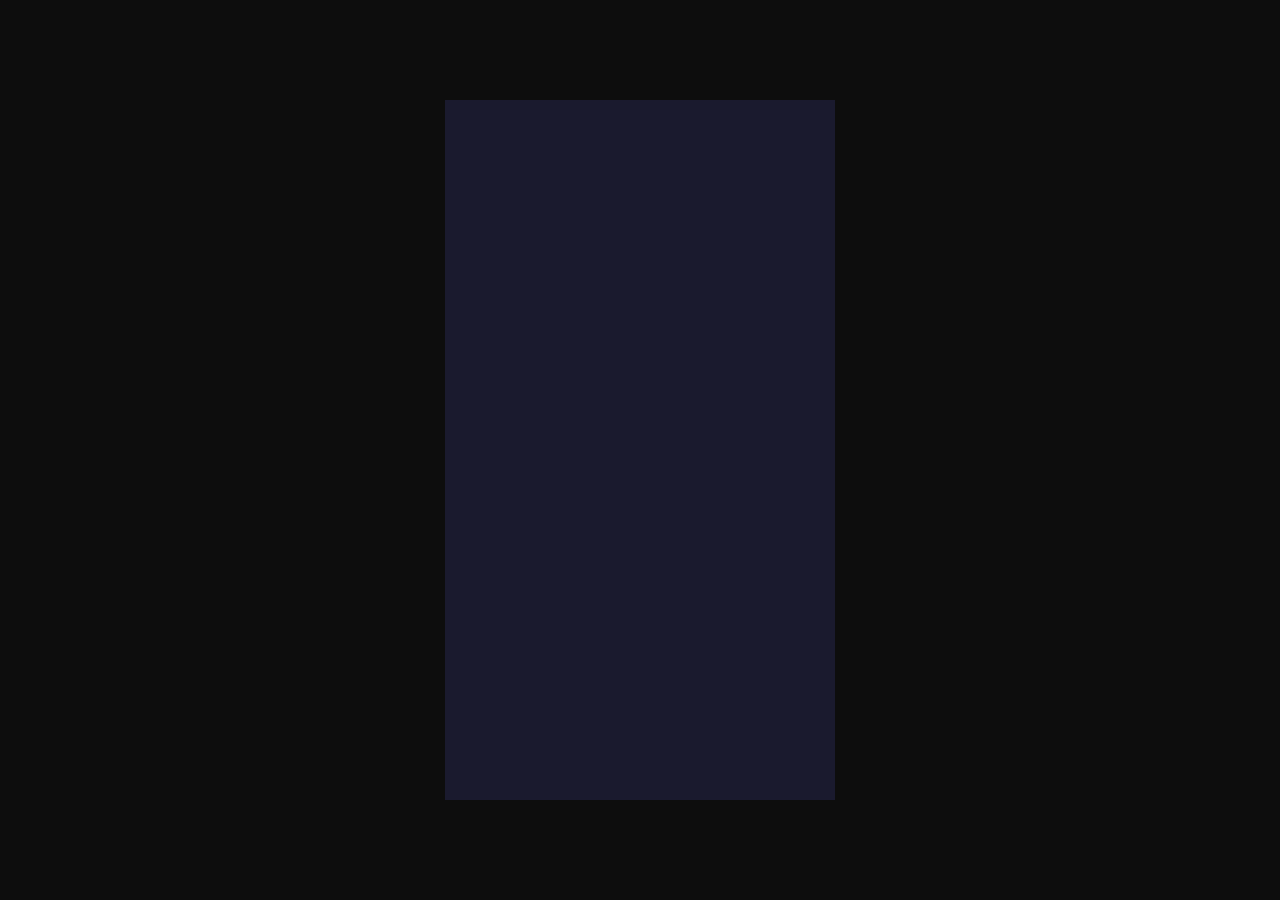
==== index.html @ 371f7bd5 "初始提交：字灵项目基础文件" ====
<!DOCTYPE html>
<html lang="zh-CN">
<head>
  <meta charset="UTF-8">
  <meta name="viewport" content="width=device-width, initial-scale=1.0, maximum-scale=1.0, user-scalable=no">
  <title>字灵</title>
  <link rel="stylesheet" href="css/app.css">
</head>
<body>
  <div id="app-container">
    <canvas id="main-canvas"></canvas>
    <div id="ui-overlay"></div>
  </div>
  <script type="module" src="js/app.js"></script>
</body>
</html>
---- css/app.css ----
body {
  margin: 0;
  background: #0d0d0d;
  display: flex;
  justify-content: center;
  align-items: center;
  min-height: 100vh;
  overflow: hidden;
}

#app-container {
  width: 390px;
  height: 700px;
  position: relative;
  overflow: hidden;
  background: #1a1a2e;
}

#main-canvas {
  position: absolute;
  top: 0;
  left: 0;
  width: 100%;
  height: 100%;
}

#ui-overlay {
  position: absolute;
  top: 0;
  left: 0;
  width: 100%;
  height: 100%;
  pointer-events: none;
}

#ui-overlay > * {
  pointer-events: auto;
}
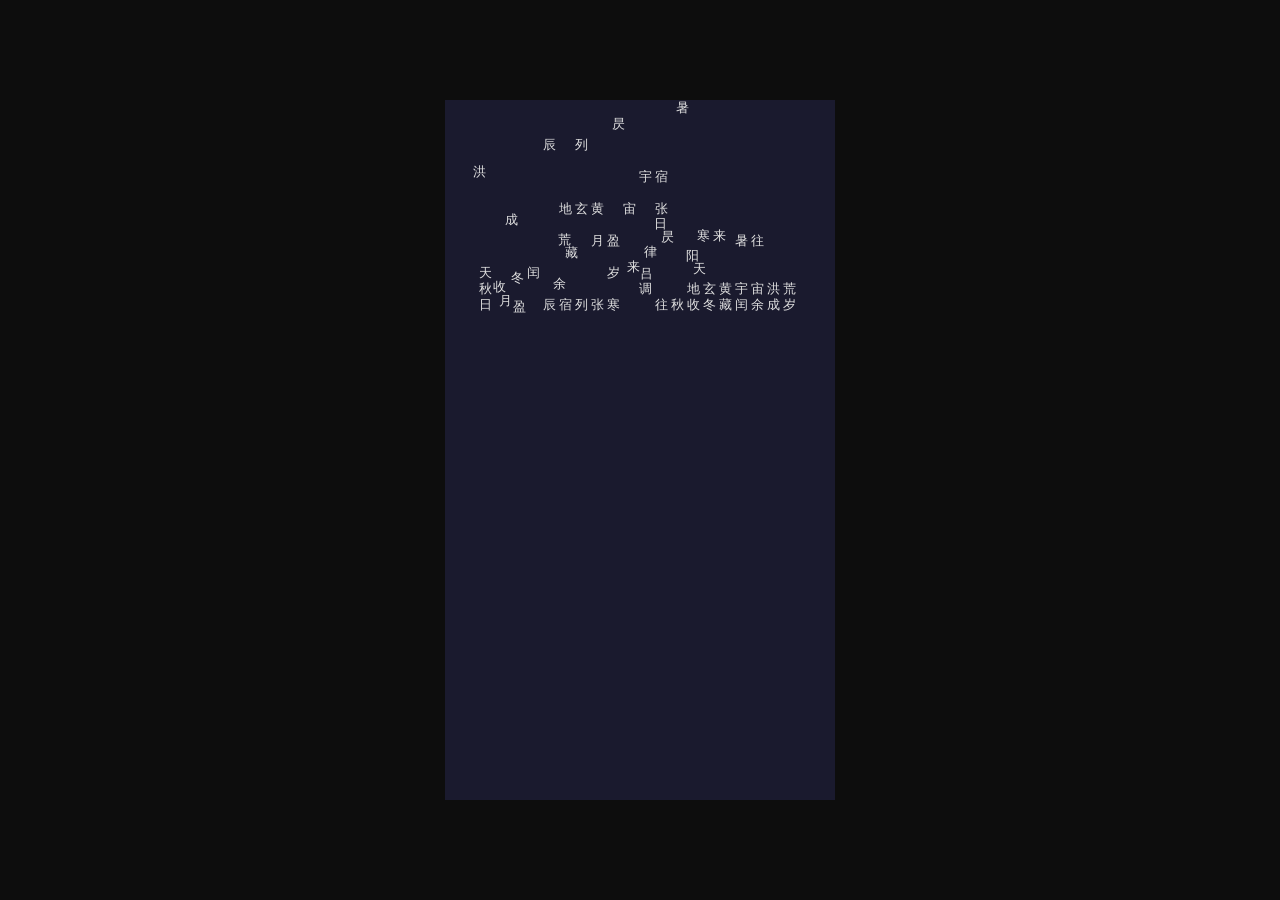
==== commit 6aefeff3: "Initial commit: 字灵 project workspace" ====
--- a/index.html
+++ b/index.html
@@ -1,16 +1,16 @@
-<!DOCTYPE html>
-<html lang="zh-CN">
-<head>
-  <meta charset="UTF-8">
-  <meta name="viewport" content="width=device-width, initial-scale=1.0, maximum-scale=1.0, user-scalable=no">
-  <title>字灵</title>
-  <link rel="stylesheet" href="css/app.css">
-</head>
-<body>
-  <div id="app-container">
-    <canvas id="main-canvas"></canvas>
-    <div id="ui-overlay"></div>
-  </div>
-  <script type="module" src="js/app.js"></script>
-</body>
-</html>
+<!DOCTYPE html>
+<html lang="zh-CN">
+<head>
+  <meta charset="UTF-8">
+  <meta name="viewport" content="width=device-width, initial-scale=1.0, maximum-scale=1.0, user-scalable=no">
+  <title>字灵</title>
+  <link rel="stylesheet" href="css/app.css">
+</head>
+<body>
+  <div id="app-container">
+    <canvas id="main-canvas"></canvas>
+    <div id="ui-overlay"></div>
+  </div>
+  <script type="module" src="js/app.js"></script>
+</body>
+</html>
--- a/css/app.css
+++ b/css/app.css
@@ -1,38 +1,38 @@
-body {
-  margin: 0;
-  background: #0d0d0d;
-  display: flex;
-  justify-content: center;
-  align-items: center;
-  min-height: 100vh;
-  overflow: hidden;
-}
-
-#app-container {
-  width: 390px;
-  height: 700px;
-  position: relative;
-  overflow: hidden;
-  background: #1a1a2e;
-}
-
-#main-canvas {
-  position: absolute;
-  top: 0;
-  left: 0;
-  width: 100%;
-  height: 100%;
-}
-
-#ui-overlay {
-  position: absolute;
-  top: 0;
-  left: 0;
-  width: 100%;
-  height: 100%;
-  pointer-events: none;
-}
-
-#ui-overlay > * {
-  pointer-events: auto;
-}
+body {
+  margin: 0;
+  background: #0d0d0d;
+  display: flex;
+  justify-content: center;
+  align-items: center;
+  min-height: 100vh;
+  overflow: hidden;
+}
+
+#app-container {
+  width: 390px;
+  height: 700px;
+  position: relative;
+  overflow: hidden;
+  background: #1a1a2e;
+}
+
+#main-canvas {
+  position: absolute;
+  top: 0;
+  left: 0;
+  width: 100%;
+  height: 100%;
+}
+
+#ui-overlay {
+  position: absolute;
+  top: 0;
+  left: 0;
+  width: 100%;
+  height: 100%;
+  pointer-events: none;
+}
+
+#ui-overlay > * {
+  pointer-events: auto;
+}
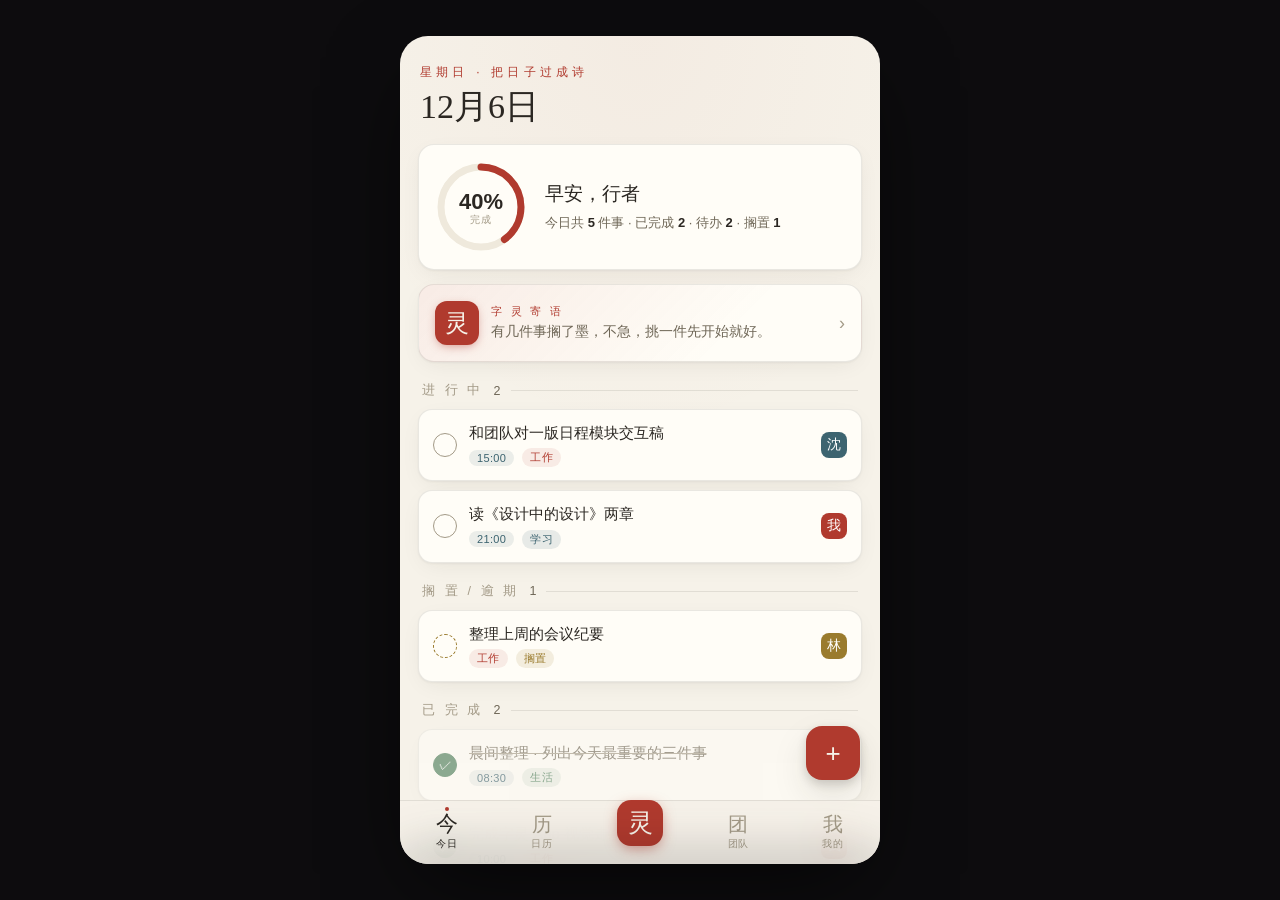
==== commit 8460de81: "字灵×日程整合成完整 App：五页外壳(今日/日历/灵/团队/我的)、宣纸墨色朱砂视觉、新开屏(千字文聚字+落印)、日程实时喂给字灵、GitHub Pages 部署 - index.html 改为 A" ====
--- a/index.html
+++ b/index.html
@@ -1,16 +1,53 @@
-<!DOCTYPE html>
-<html lang="zh-CN">
-<head>
-  <meta charset="UTF-8">
-  <meta name="viewport" content="width=device-width, initial-scale=1.0, maximum-scale=1.0, user-scalable=no">
-  <title>字灵</title>
-  <link rel="stylesheet" href="css/app.css">
-</head>
-<body>
-  <div id="app-container">
-    <canvas id="main-canvas"></canvas>
-    <div id="ui-overlay"></div>
-  </div>
-  <script type="module" src="js/app.js"></script>
-</body>
-</html>
+<!DOCTYPE html>
+<html lang="zh-CN">
+<head>
+  <meta charset="UTF-8">
+  <meta name="viewport" content="width=device-width, initial-scale=1.0, maximum-scale=1.0, user-scalable=no, viewport-fit=cover">
+  <meta name="theme-color" content="#f6f2e9">
+  <meta name="description" content="字灵日程 —— 有一只汉字精灵陪伴的日程管理应用">
+  <title>字灵日程</title>
+  <link rel="icon" href="data:image/svg+xml,%3Csvg xmlns='http://www.w3.org/2000/svg' viewBox='0 0 64 64'%3E%3Crect width='64' height='64' rx='14' fill='%23b03a2e'/%3E%3Ctext x='32' y='44' font-size='36' text-anchor='middle' fill='%23f6f2e9' font-family='Kaiti SC,STKaiti,KaiTi,serif'%3E灵%3C/text%3E%3C/svg%3E">
+  <link rel="stylesheet" href="css/shell.css">
+</head>
+<body>
+  <div id="phone">
+
+    <!-- 开屏动画（汉字粒子聚成「字灵」+ 朱砂落印） -->
+    <div id="splash" aria-hidden="true">
+      <canvas id="splash-canvas"></canvas>
+      <div id="splash-skip">轻触跳过</div>
+    </div>
+
+    <!-- 页面容器 -->
+    <main id="pages">
+      <section class="page" id="page-today"></section>
+      <section class="page" id="page-calendar"></section>
+      <section class="page" id="page-ziling">
+        <div id="ziling-stage">
+          <div id="ziling-loading"><span class="zl-load-glyph">灵</span><span>字灵苏醒中…</span></div>
+        </div>
+      </section>
+      <section class="page" id="page-team"></section>
+      <section class="page" id="page-me"></section>
+    </main>
+
+    <!-- 底部标签栏 -->
+    <nav id="tabbar">
+      <button class="tab" data-page="today"><span class="tab-glyph">今</span><span class="tab-label">今日</span></button>
+      <button class="tab" data-page="calendar"><span class="tab-glyph">历</span><span class="tab-label">日历</span></button>
+      <button class="tab tab-center" data-page="ziling" aria-label="字灵"><span class="tab-seal">灵</span></button>
+      <button class="tab" data-page="team"><span class="tab-glyph">团</span><span class="tab-label">团队</span></button>
+      <button class="tab" data-page="me"><span class="tab-glyph">我</span><span class="tab-label">我的</span></button>
+    </nav>
+
+    <!-- 遮罩 + 底部抽屉（新建/编辑任务等） -->
+    <div id="scrim"></div>
+    <div id="sheet" role="dialog" aria-modal="true"></div>
+
+    <!-- 轻提示 -->
+    <div id="toast"></div>
+  </div>
+
+  <script type="module" src="js/shell/main.js"></script>
+</body>
+</html>
--- a/css/shell.css
+++ b/css/shell.css
@@ -0,0 +1,453 @@
+/* ════════════════════════════════════════════════════════════════════
+   字灵日程 · App 外壳设计系统
+   气质：宣纸 / 墨色 / 朱砂印 —— 高级东方文人感，但组件密度与可用性是现代 App 的。
+   主题：浅(宣纸) / 深(夜墨)，由 <html data-theme> 控制（auto 时 JS 跟随系统）。
+   ════════════════════════════════════════════════════════════════════ */
+
+:root {
+  /* —— 宣纸（浅色） —— */
+  --paper:      #f6f2e9;   /* 底：宣纸暖白 */
+  --paper-2:    #fffdf7;   /* 卡片：略亮一层 */
+  --paper-3:    #efe9dc;   /* 凹陷/输入底 */
+  --ink:        #2b2722;   /* 主墨色 */
+  --ink-2:      #6f6757;   /* 次级文字 */
+  --ink-3:      #a39a87;   /* 弱化文字/占位 */
+  --hairline:   rgba(43, 39, 34, .10);
+  --seal:       #b03a2e;   /* 朱砂 */
+  --seal-soft:  rgba(176, 58, 46, .09);
+  --cyan:       #3d6470;   /* 黛青（次强调：时间/链接） */
+  --gold:       #9a7b2d;   /* 赭金（搁置/提醒） */
+  --jade:       #4a7c59;   /* 松绿（完成） */
+  --shadow-card: 0 1px 2px rgba(43,39,34,.05), 0 6px 24px -8px rgba(43,39,34,.10);
+  --shadow-float: 0 4px 10px rgba(43,39,34,.18), 0 16px 40px -8px rgba(43,39,34,.22);
+  --blur-bar: saturate(1.1) blur(18px);
+  --bar-bg: rgba(246, 242, 233, .86);
+  --radius: 16px;
+  --font-display: 'Kaiti SC', 'STKaiti', 'KaiTi', 'Noto Serif SC', serif;
+  --font-body: -apple-system, BlinkMacSystemFont, 'PingFang SC', 'HarmonyOS Sans SC', 'Microsoft YaHei', sans-serif;
+}
+
+html[data-theme="dark"] {
+  --paper:      #17161a;
+  --paper-2:    #201f24;
+  --paper-3:    #2a282e;
+  --ink:        #eae6dc;
+  --ink-2:      #a59d8e;
+  --ink-3:      #6d675c;
+  --hairline:   rgba(234, 230, 220, .10);
+  --seal:       #c9554a;
+  --seal-soft:  rgba(201, 85, 74, .14);
+  --cyan:       #7ba7b3;
+  --gold:       #c2a558;
+  --jade:       #7fae8e;
+  --shadow-card: 0 1px 2px rgba(0,0,0,.25), 0 8px 24px -8px rgba(0,0,0,.45);
+  --shadow-float: 0 4px 12px rgba(0,0,0,.45), 0 18px 44px -8px rgba(0,0,0,.55);
+  --bar-bg: rgba(23, 22, 26, .86);
+}
+
+* { box-sizing: border-box; -webkit-tap-highlight-color: transparent; }
+html, body { margin: 0; height: 100%; }
+body {
+  background: #0d0c0e;
+  font-family: var(--font-body);
+  color: var(--ink);
+  display: flex; justify-content: center; align-items: center;
+  min-height: 100vh; min-height: 100dvh;
+}
+
+/* 手机外框：移动端铺满；桌面预览时是一块居中的"宣纸屏" */
+#phone {
+  position: relative;
+  width: 100vw; height: 100vh; height: 100dvh;
+  max-width: 480px;
+  background:
+    radial-gradient(120% 90% at 50% 0%, rgba(176,58,46,.035), transparent 55%),
+    var(--paper);
+  overflow: hidden;
+  display: flex; flex-direction: column;
+}
+@media (min-width: 520px) and (min-height: 760px) {
+  #phone { height: min(92vh, 880px); border-radius: 28px; box-shadow: 0 30px 90px -20px rgba(0,0,0,.7); }
+}
+
+/* ── 页面容器 ─────────────────────────────────────────────── */
+#pages { flex: 1; position: relative; overflow: hidden; }
+.page {
+  position: absolute; inset: 0;
+  overflow-y: auto; -webkit-overflow-scrolling: touch;
+  padding: 18px 18px calc(86px + env(safe-area-inset-bottom));
+  opacity: 0; pointer-events: none;
+  transform: translateY(6px);
+  transition: opacity .26s ease, transform .26s ease;
+  scrollbar-width: none;
+}
+.page::-webkit-scrollbar { display: none; }
+.page.active { opacity: 1; pointer-events: auto; transform: none; }
+
+/* 字灵页是全幅画布，不要内边距 */
+#page-ziling { padding: 0; overflow: hidden; }
+#ziling-stage { position: absolute; inset: 0 0 calc(64px + env(safe-area-inset-bottom)) 0; }
+#ziling-stage iframe { width: 100%; height: 100%; border: 0; display: block; background: transparent; }
+#ziling-loading {
+  position: absolute; inset: 0; display: flex; flex-direction: column; gap: 14px;
+  align-items: center; justify-content: center; color: var(--ink-3); font-size: 13px;
+  letter-spacing: .2em;
+}
+.zl-load-glyph {
+  font-family: var(--font-display); font-size: 56px; color: var(--ink-2);
+  animation: breathe 2.2s ease-in-out infinite;
+}
+@keyframes breathe { 0%,100% { opacity: .35; transform: scale(.96);} 50% { opacity: .9; transform: scale(1.04);} }
+
+/* ── 页头 ─────────────────────────────────────────────────── */
+.page-head { margin: 10px 2px 18px; }
+.page-head .eyebrow {
+  font-size: 12px; letter-spacing: .35em; color: var(--seal);
+  margin-bottom: 6px; font-weight: 500;
+}
+.page-head h1 {
+  margin: 0; font-family: var(--font-display); font-weight: 400;
+  font-size: 34px; line-height: 1.15; color: var(--ink);
+}
+.page-head .sub { margin-top: 7px; font-size: 13.5px; color: var(--ink-2); }
+
+/* ── 卡片 ─────────────────────────────────────────────────── */
+.card {
+  background: var(--paper-2);
+  border: 1px solid var(--hairline);
+  border-radius: var(--radius);
+  box-shadow: var(--shadow-card);
+  padding: 16px;
+  margin-bottom: 14px;
+}
+.card-title {
+  display: flex; align-items: baseline; justify-content: space-between;
+  margin: 2px 2px 12px;
+}
+.card-title b {
+  font-family: var(--font-display); font-weight: 400; font-size: 17px;
+  letter-spacing: .08em;
+}
+.card-title .more { font-size: 12px; color: var(--ink-3); }
+
+/* 章节标题（列表分组） */
+.group-label {
+  display: flex; align-items: center; gap: 10px;
+  margin: 20px 4px 10px; font-size: 12.5px; letter-spacing: .25em; color: var(--ink-3);
+}
+.group-label::after { content: ''; flex: 1; height: 1px; background: var(--hairline); }
+.group-label .cnt { color: var(--ink-2); letter-spacing: 0; }
+
+/* ── 今日 · 概览（进度环 + 问候） ───────────────────────────── */
+.overview { display: flex; align-items: center; gap: 18px; }
+.ring-wrap { position: relative; width: 92px; height: 92px; flex: none; }
+.ring-wrap svg { transform: rotate(-90deg); display: block; }
+.ring-bg { stroke: var(--paper-3); }
+.ring-fg { stroke: var(--seal); stroke-linecap: round; transition: stroke-dashoffset .8s cubic-bezier(.22,.9,.3,1); }
+.ring-num {
+  position: absolute; inset: 0; display: flex; flex-direction: column;
+  align-items: center; justify-content: center; line-height: 1.1;
+}
+.ring-num b { font-size: 22px; font-weight: 600; font-variant-numeric: tabular-nums; }
+.ring-num span { font-size: 10px; color: var(--ink-3); letter-spacing: .1em; }
+.overview-text { flex: 1; min-width: 0; }
+.overview-text .greet { font-family: var(--font-display); font-size: 19px; margin-bottom: 6px; }
+.overview-text .detail { font-size: 13px; color: var(--ink-2); line-height: 1.6; }
+.overview-text .detail b { color: var(--ink); font-weight: 600; }
+
+/* 字灵寄语（点击进入字灵页） */
+.ziling-note {
+  display: flex; align-items: center; gap: 12px; cursor: pointer;
+  background: linear-gradient(135deg, var(--seal-soft), transparent 70%), var(--paper-2);
+}
+.ziling-note .seal-avatar {
+  flex: none; width: 44px; height: 44px; border-radius: 12px;
+  background: var(--seal); color: #f6f2e9;
+  display: flex; align-items: center; justify-content: center;
+  font-family: var(--font-display); font-size: 24px;
+  box-shadow: 0 3px 10px -2px rgba(176,58,46,.5);
+}
+.ziling-note .note-body { flex: 1; min-width: 0; }
+.ziling-note .note-body i { font-style: normal; font-size: 11px; letter-spacing: .25em; color: var(--seal); display: block; margin-bottom: 3px; }
+.ziling-note .note-body p { margin: 0; font-size: 13.5px; color: var(--ink-2); line-height: 1.55; }
+.ziling-note .go { color: var(--ink-3); font-size: 18px; }
+
+/* ── 任务行 ───────────────────────────────────────────────── */
+.task {
+  display: flex; align-items: center; gap: 12px;
+  background: var(--paper-2);
+  border: 1px solid var(--hairline);
+  border-radius: 14px;
+  padding: 13px 14px;
+  margin-bottom: 9px;
+  box-shadow: var(--shadow-card);
+  cursor: pointer;
+  transition: transform .15s ease, opacity .3s ease;
+}
+.task:active { transform: scale(.985); }
+.task.done { opacity: .62; }
+.task.done .t-title { text-decoration: line-through; text-decoration-color: var(--ink-3); color: var(--ink-2); }
+
+/* 勾选：墨圈 → 朱砂实心 */
+.tick {
+  flex: none; width: 24px; height: 24px; border-radius: 50%;
+  border: 1.6px solid var(--ink-3);
+  display: flex; align-items: center; justify-content: center;
+  color: transparent; font-size: 13px;
+  transition: all .2s ease;
+}
+.task.done .tick { background: var(--jade); border-color: var(--jade); color: #fff; }
+.task.delayed .tick { border-style: dashed; border-color: var(--gold); }
+
+.t-main { flex: 1; min-width: 0; }
+.t-title { font-size: 15px; line-height: 1.35; word-break: break-all; }
+.t-meta { display: flex; align-items: center; gap: 8px; margin-top: 5px; flex-wrap: wrap; }
+.chip {
+  font-size: 11px; padding: 2px 8px; border-radius: 999px;
+  background: var(--paper-3); color: var(--ink-2); letter-spacing: .03em;
+}
+.chip.time { color: var(--cyan); background: color-mix(in srgb, var(--cyan) 10%, transparent); font-variant-numeric: tabular-nums; }
+.chip.delay { color: var(--gold); background: color-mix(in srgb, var(--gold) 12%, transparent); }
+.chip.tag-work  { color: var(--seal); background: var(--seal-soft); }
+.chip.tag-life  { color: var(--jade); background: color-mix(in srgb, var(--jade) 12%, transparent); }
+.chip.tag-study { color: var(--cyan); background: color-mix(in srgb, var(--cyan) 12%, transparent); }
+
+/* 成员小印（头像） */
+.dot-avatar {
+  flex: none; width: 26px; height: 26px; border-radius: 8px;
+  display: flex; align-items: center; justify-content: center;
+  font-family: var(--font-display); font-size: 14px; color: #fff;
+}
+
+.empty {
+  text-align: center; color: var(--ink-3); font-size: 13px;
+  padding: 34px 0 26px; line-height: 2;
+}
+.empty .e-glyph { font-family: var(--font-display); font-size: 34px; display: block; color: var(--ink-3); opacity: .55; }
+
+/* ── 悬浮新建（朱砂印钮） ────────────────────────────────────── */
+.fab {
+  position: absolute; right: 20px; bottom: calc(84px + env(safe-area-inset-bottom));
+  width: 54px; height: 54px; border-radius: 16px;
+  background: var(--seal); color: #f6f2e9; border: none;
+  font-size: 26px; line-height: 1; cursor: pointer;
+  box-shadow: var(--shadow-float);
+  transition: transform .18s ease;
+  z-index: 30;
+}
+.fab:active { transform: scale(.92) rotate(90deg); }
+
+/* ── 日历 ─────────────────────────────────────────────────── */
+.cal-nav { display: flex; align-items: center; justify-content: space-between; margin: 4px 2px 14px; }
+.cal-nav b { font-family: var(--font-display); font-weight: 400; font-size: 20px; letter-spacing: .06em; }
+.cal-nav button {
+  background: var(--paper-2); border: 1px solid var(--hairline); color: var(--ink-2);
+  width: 34px; height: 34px; border-radius: 10px; font-size: 16px; cursor: pointer;
+}
+.cal-grid { display: grid; grid-template-columns: repeat(7, 1fr); gap: 4px; }
+.cal-wd { text-align: center; font-size: 11px; color: var(--ink-3); padding: 6px 0 8px; letter-spacing: .1em; }
+.cal-day {
+  position: relative; aspect-ratio: 1 / 1.05; border-radius: 12px;
+  display: flex; flex-direction: column; align-items: center; justify-content: center; gap: 3px;
+  font-size: 14px; cursor: pointer; border: 1px solid transparent;
+  font-variant-numeric: tabular-nums; color: var(--ink);
+}
+.cal-day.dim { color: var(--ink-3); opacity: .5; }
+.cal-day.today { border-color: var(--seal); color: var(--seal); font-weight: 600; }
+.cal-day.sel { background: var(--seal); color: #f6f2e9 !important; font-weight: 600; box-shadow: 0 4px 12px -2px rgba(176,58,46,.45); }
+.cal-dots { display: flex; gap: 3px; height: 4px; }
+.cal-dots i { width: 4px; height: 4px; border-radius: 50%; background: var(--ink-3); }
+.cal-dots i.d-pending { background: var(--seal); }
+.cal-dots i.d-done { background: var(--jade); }
+.cal-day.sel .cal-dots i { background: rgba(246,242,233,.9); }
+
+/* ── 团队 ─────────────────────────────────────────────────── */
+.member-strip { display: flex; gap: 14px; overflow-x: auto; padding: 4px 2px 8px; scrollbar-width: none; }
+.member-strip::-webkit-scrollbar { display: none; }
+.member-cell { display: flex; flex-direction: column; align-items: center; gap: 7px; flex: none; cursor: pointer; width: 56px; }
+.member-cell .big-avatar {
+  width: 50px; height: 50px; border-radius: 15px; color: #fff;
+  display: flex; align-items: center; justify-content: center;
+  font-family: var(--font-display); font-size: 24px;
+  box-shadow: var(--shadow-card);
+  border: 2px solid transparent; transition: transform .15s ease;
+}
+.member-cell.sel .big-avatar { border-color: var(--ink); transform: translateY(-2px); }
+.member-cell .m-name { font-size: 12px; color: var(--ink-2); max-width: 56px; overflow: hidden; text-overflow: ellipsis; white-space: nowrap; }
+.member-cell.add-cell .big-avatar { background: transparent; border: 1.6px dashed var(--ink-3); color: var(--ink-3); font-size: 22px; box-shadow: none; }
+
+.stat-row { display: flex; align-items: center; gap: 12px; padding: 9px 2px; }
+.stat-row .s-name { width: 64px; flex: none; font-size: 13px; color: var(--ink-2); display: flex; align-items: center; gap: 7px; }
+.stat-bar { flex: 1; height: 8px; border-radius: 99px; background: var(--paper-3); overflow: hidden; }
+.stat-bar i { display: block; height: 100%; border-radius: 99px; background: var(--seal); transition: width .7s cubic-bezier(.22,.9,.3,1); }
+.stat-row .s-num { flex: none; width: 44px; text-align: right; font-size: 12px; color: var(--ink-3); font-variant-numeric: tabular-nums; }
+
+.feed-item { display: flex; gap: 11px; padding: 10px 2px; align-items: flex-start; }
+.feed-item + .feed-item { border-top: 1px dashed var(--hairline); }
+.feed-item .f-text { flex: 1; font-size: 13.5px; line-height: 1.5; color: var(--ink-2); }
+.feed-item .f-text b { color: var(--ink); font-weight: 600; }
+.feed-item .f-time { font-size: 11px; color: var(--ink-3); flex: none; margin-top: 2px; font-variant-numeric: tabular-nums; }
+
+/* ── 我的 ─────────────────────────────────────────────────── */
+.me-head { display: flex; align-items: center; gap: 16px; padding: 6px 2px 2px; }
+.me-avatar {
+  width: 64px; height: 64px; border-radius: 18px; background: var(--ink); color: var(--paper);
+  display: flex; align-items: center; justify-content: center;
+  font-family: var(--font-display); font-size: 32px; box-shadow: var(--shadow-card);
+}
+.me-head .me-name { font-family: var(--font-display); font-size: 24px; }
+.me-head .me-sub { font-size: 12.5px; color: var(--ink-3); margin-top: 4px; }
+
+.stat-trio { display: flex; text-align: center; }
+.stat-trio > div { flex: 1; }
+.stat-trio > div + div { border-left: 1px solid var(--hairline); }
+.stat-trio b { display: block; font-size: 24px; font-weight: 600; font-variant-numeric: tabular-nums; }
+.stat-trio span { font-size: 11.5px; color: var(--ink-3); letter-spacing: .15em; }
+
+.cell-list .cell {
+  display: flex; align-items: center; gap: 12px; padding: 14px 2px; cursor: pointer;
+}
+.cell-list .cell + .cell { border-top: 1px solid var(--hairline); }
+.cell .c-icon { width: 24px; text-align: center; font-size: 16px; color: var(--ink-2); font-family: var(--font-display); }
+.cell .c-label { flex: 1; font-size: 14.5px; }
+.cell .c-value { font-size: 13px; color: var(--ink-3); }
+.cell .c-go { color: var(--ink-3); }
+.cell.danger .c-label, .cell.danger .c-icon { color: var(--seal); }
+
+/* 分段选择（主题等） */
+.seg { display: flex; background: var(--paper-3); border-radius: 11px; padding: 3px; gap: 3px; }
+.seg button {
+  flex: 1; border: none; background: transparent; color: var(--ink-2);
+  font-size: 13px; padding: 7px 0; border-radius: 9px; cursor: pointer; font-family: inherit;
+}
+.seg button.on { background: var(--paper-2); color: var(--ink); box-shadow: var(--shadow-card); font-weight: 600; }
+
+/* ── 底部标签栏 ───────────────────────────────────────────── */
+#tabbar {
+  position: absolute; left: 0; right: 0; bottom: 0; z-index: 40;
+  height: calc(64px + env(safe-area-inset-bottom));
+  padding-bottom: env(safe-area-inset-bottom);
+  display: flex; align-items: stretch;
+  background: var(--bar-bg);
+  -webkit-backdrop-filter: var(--blur-bar); backdrop-filter: var(--blur-bar);
+  border-top: 1px solid var(--hairline);
+}
+.tab {
+  flex: 1; border: none; background: transparent; cursor: pointer;
+  display: flex; flex-direction: column; align-items: center; justify-content: center; gap: 3px;
+  color: var(--ink-3); font-family: inherit; position: relative;
+}
+.tab-glyph { font-family: var(--font-display); font-size: 20px; line-height: 1; transition: transform .2s ease; }
+.tab-label { font-size: 10px; letter-spacing: .08em; }
+.tab.active { color: var(--ink); }
+.tab.active .tab-glyph { transform: translateY(-1px) scale(1.08); }
+.tab.active::after {
+  content: ''; position: absolute; top: 6px; width: 4px; height: 4px; border-radius: 50%;
+  background: var(--seal); left: 50%; margin-left: -2px;
+}
+/* 中央"灵"印钮 */
+.tab-center { flex: 1.1; }
+.tab-seal {
+  width: 46px; height: 46px; border-radius: 14px;
+  background: var(--seal); color: #f6f2e9;
+  display: flex; align-items: center; justify-content: center;
+  font-family: var(--font-display); font-size: 25px;
+  box-shadow: 0 4px 14px -2px rgba(176,58,46,.55);
+  transform: translateY(-10px);
+  transition: transform .2s ease, box-shadow .2s ease;
+}
+.tab-center.active .tab-seal { transform: translateY(-12px) scale(1.06); box-shadow: 0 8px 20px -2px rgba(176,58,46,.6); }
+.tab-center::after { display: none; }
+
+/* ── 抽屉 / 遮罩 ──────────────────────────────────────────── */
+#scrim {
+  position: absolute; inset: 0; z-index: 50; background: rgba(20, 16, 12, .42);
+  opacity: 0; pointer-events: none; transition: opacity .25s ease;
+  -webkit-backdrop-filter: blur(2px); backdrop-filter: blur(2px);
+}
+#scrim.show { opacity: 1; pointer-events: auto; }
+#sheet {
+  position: absolute; left: 0; right: 0; bottom: 0; z-index: 51;
+  background: var(--paper-2);
+  border-radius: 22px 22px 0 0;
+  border-top: 1px solid var(--hairline);
+  box-shadow: 0 -12px 50px rgba(0,0,0,.25);
+  padding: 10px 20px calc(20px + env(safe-area-inset-bottom));
+  transform: translateY(105%); transition: transform .3s cubic-bezier(.22,.9,.3,1);
+  max-height: 78%; overflow-y: auto;
+}
+#sheet.show { transform: none; }
+.sheet-grip { width: 36px; height: 4px; border-radius: 99px; background: var(--ink-3); opacity: .4; margin: 4px auto 14px; }
+.sheet-title { font-family: var(--font-display); font-size: 20px; margin: 0 0 16px; font-weight: 400; letter-spacing: .05em; }
+
+.field { margin-bottom: 14px; }
+.field label { display: block; font-size: 12px; color: var(--ink-3); letter-spacing: .15em; margin: 0 2px 7px; }
+.field input[type="text"], .field input[type="date"], .field input[type="time"], .field select {
+  width: 100%; border: 1px solid var(--hairline); background: var(--paper-3);
+  color: var(--ink); border-radius: 12px; padding: 12px 13px; font-size: 15px;
+  font-family: inherit; outline: none; appearance: none; -webkit-appearance: none;
+}
+.field input:focus, .field select:focus { border-color: var(--seal); background: var(--paper-2); }
+.field-row { display: flex; gap: 10px; }
+.field-row .field { flex: 1; }
+
+/* 选项胶囊（标签/成员选择） */
+.pick-row { display: flex; gap: 8px; flex-wrap: wrap; }
+.pick {
+  border: 1px solid var(--hairline); background: var(--paper-3); color: var(--ink-2);
+  border-radius: 999px; padding: 7px 14px; font-size: 13px; cursor: pointer; font-family: inherit;
+  display: flex; align-items: center; gap: 6px;
+  transition: all .15s ease;
+}
+.pick.on { background: var(--ink); border-color: var(--ink); color: var(--paper); }
+
+.btn {
+  display: block; width: 100%; border: none; border-radius: 14px;
+  padding: 14px; font-size: 16px; cursor: pointer; font-family: inherit;
+  letter-spacing: .2em; text-indent: .2em;
+}
+.btn-primary { background: var(--seal); color: #f6f2e9; box-shadow: 0 6px 18px -4px rgba(176,58,46,.5); }
+.btn-primary:active { transform: scale(.98); }
+.btn-ghost { background: transparent; color: var(--ink-2); padding: 10px; font-size: 14px; }
+.btn-danger-line { background: transparent; color: var(--seal); border: 1px solid var(--seal); }
+
+/* 任务详情抽屉的操作格 */
+.action-grid { display: grid; grid-template-columns: repeat(4, 1fr); gap: 9px; margin-top: 6px; }
+.action-grid button {
+  border: 1px solid var(--hairline); background: var(--paper-3); color: var(--ink);
+  border-radius: 13px; padding: 13px 4px 11px; cursor: pointer; font-family: inherit;
+  display: flex; flex-direction: column; align-items: center; gap: 5px; font-size: 12px;
+}
+.action-grid button .a-glyph { font-family: var(--font-display); font-size: 19px; }
+.action-grid button.warm { color: var(--gold); }
+.action-grid button.danger { color: var(--seal); }
+
+/* ── 轻提示 ──────────────────────────────────────────────── */
+#toast {
+  position: absolute; left: 50%; bottom: calc(96px + env(safe-area-inset-bottom));
+  transform: translate(-50%, 14px); z-index: 70;
+  background: var(--ink); color: var(--paper);
+  font-size: 13px; padding: 9px 18px; border-radius: 999px;
+  opacity: 0; pointer-events: none; transition: all .3s ease;
+  box-shadow: var(--shadow-float); letter-spacing: .05em;
+  max-width: 80%; text-align: center;
+}
+#toast.show { opacity: 1; transform: translate(-50%, 0); }
+
+/* ── 开屏 ────────────────────────────────────────────────── */
+#splash {
+  position: absolute; inset: 0; z-index: 100; background: var(--paper);
+  transition: opacity .7s ease;
+}
+#splash.fade { opacity: 0; pointer-events: none; }
+#splash canvas { position: absolute; inset: 0; width: 100%; height: 100%; }
+#splash-skip {
+  position: absolute; bottom: calc(34px + env(safe-area-inset-bottom)); left: 0; right: 0;
+  text-align: center; font-size: 11px; color: var(--ink-3); letter-spacing: .4em;
+  animation: skipIn 1s ease 1.6s both;
+}
+@keyframes skipIn { from { opacity: 0; } to { opacity: .8; } }
+
+@media (prefers-reduced-motion: reduce) {
+  * { animation-duration: .01s !important; transition-duration: .01s !important; }
+}
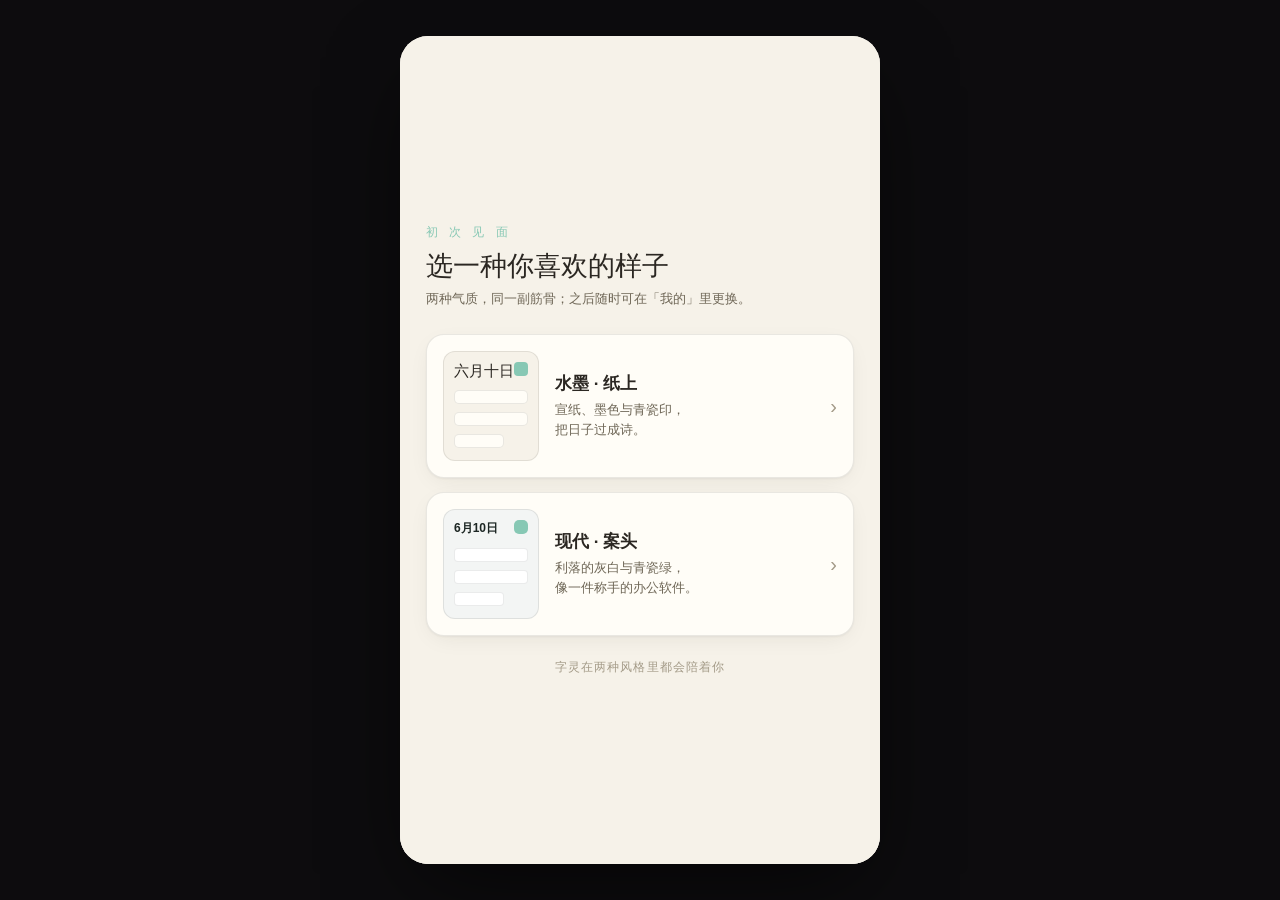
==== commit 272d157a: "字灵融入式改造 + 双UI风格(水墨/现代) + 主色调青瓷#87C8B4 + 开屏优化 - 字灵页嵌入模式(?embed=1)：去调试台，设置融入App「我的」页(同一组localStorage键+" ====
--- a/index.html
+++ b/index.html
@@ -6,7 +6,7 @@
   <meta name="theme-color" content="#f6f2e9">
   <meta name="description" content="字灵日程 —— 有一只汉字精灵陪伴的日程管理应用">
   <title>字灵日程</title>
-  <link rel="icon" href="data:image/svg+xml,%3Csvg xmlns='http://www.w3.org/2000/svg' viewBox='0 0 64 64'%3E%3Crect width='64' height='64' rx='14' fill='%23b03a2e'/%3E%3Ctext x='32' y='44' font-size='36' text-anchor='middle' fill='%23f6f2e9' font-family='Kaiti SC,STKaiti,KaiTi,serif'%3E灵%3C/text%3E%3C/svg%3E">
+  <link rel="icon" href="data:image/svg+xml,%3Csvg xmlns='http://www.w3.org/2000/svg' viewBox='0 0 64 64'%3E%3Crect width='64' height='64' rx='14' fill='%2387C8B4'/%3E%3Ctext x='32' y='44' font-size='36' text-anchor='middle' fill='%2314332a' font-family='Kaiti SC,STKaiti,KaiTi,serif'%3E灵%3C/text%3E%3C/svg%3E">
   <link rel="stylesheet" href="css/shell.css">
 </head>
 <body>
--- a/css/shell.css
+++ b/css/shell.css
@@ -1,11 +1,11 @@
 /* ════════════════════════════════════════════════════════════════════
    字灵日程 · App 外壳设计系统
-   气质：宣纸 / 墨色 / 朱砂印 —— 高级东方文人感，但组件密度与可用性是现代 App 的。
+   气质：宣纸 / 墨色 / 青瓷印（主色 #87C8B4）—— 高级东方文人感，但组件密度与可用性是现代 App 的。
    主题：浅(宣纸) / 深(夜墨)，由 <html data-theme> 控制（auto 时 JS 跟随系统）。
    ════════════════════════════════════════════════════════════════════ */
 
 :root {
-  /* —— 宣纸（浅色） —— */
+  /* —— 宣纸（浅色）—— 主色调：青瓷 #87C8B4 */
   --paper:      #f6f2e9;   /* 底：宣纸暖白 */
   --paper-2:    #fffdf7;   /* 卡片：略亮一层 */
   --paper-3:    #efe9dc;   /* 凹陷/输入底 */
@@ -13,11 +13,14 @@
   --ink-2:      #6f6757;   /* 次级文字 */
   --ink-3:      #a39a87;   /* 弱化文字/占位 */
   --hairline:   rgba(43, 39, 34, .10);
-  --seal:       #b03a2e;   /* 朱砂 */
-  --seal-soft:  rgba(176, 58, 46, .09);
+  --seal:       #87C8B4;   /* 主色 · 青瓷（大面积填充：印钮/进度/选中） */
+  --seal-deep:  #43806e;   /* 主色深阶（文字级强调，保证浅底可读） */
+  --seal-soft:  rgba(135, 200, 180, .16);
+  --on-accent:  #14332a;   /* 青瓷底上的文字：深松绿墨 */
+  --danger:     #b03a2e;   /* 危险/删除（不再与主色混用） */
   --cyan:       #3d6470;   /* 黛青（次强调：时间/链接） */
   --gold:       #9a7b2d;   /* 赭金（搁置/提醒） */
-  --jade:       #4a7c59;   /* 松绿（完成） */
+  --jade:       #4a7c59;   /* 松绿（生活标签） */
   --shadow-card: 0 1px 2px rgba(43,39,34,.05), 0 6px 24px -8px rgba(43,39,34,.10);
   --shadow-float: 0 4px 10px rgba(43,39,34,.18), 0 16px 40px -8px rgba(43,39,34,.22);
   --blur-bar: saturate(1.1) blur(18px);
@@ -35,8 +38,11 @@
   --ink-2:      #a59d8e;
   --ink-3:      #6d675c;
   --hairline:   rgba(234, 230, 220, .10);
-  --seal:       #c9554a;
-  --seal-soft:  rgba(201, 85, 74, .14);
+  --seal:       #87C8B4;
+  --seal-deep:  #9ad3c2;   /* 深色底上的文字级强调：取主色亮阶 */
+  --seal-soft:  rgba(135, 200, 180, .13);
+  --on-accent:  #14332a;
+  --danger:     #d05c50;
   --cyan:       #7ba7b3;
   --gold:       #c2a558;
   --jade:       #7fae8e;
@@ -61,7 +67,7 @@
   width: 100vw; height: 100vh; height: 100dvh;
   max-width: 480px;
   background:
-    radial-gradient(120% 90% at 50% 0%, rgba(176,58,46,.035), transparent 55%),
+    radial-gradient(120% 90% at 50% 0%, rgba(135,200,180,.06), transparent 55%),
     var(--paper);
   overflow: hidden;
   display: flex; flex-direction: column;
@@ -102,7 +108,7 @@
 /* ── 页头 ─────────────────────────────────────────────────── */
 .page-head { margin: 10px 2px 18px; }
 .page-head .eyebrow {
-  font-size: 12px; letter-spacing: .35em; color: var(--seal);
+  font-size: 12px; letter-spacing: .35em; color: var(--seal-deep);
   margin-bottom: 6px; font-weight: 500;
 }
 .page-head h1 {
@@ -162,13 +168,15 @@
 }
 .ziling-note .seal-avatar {
   flex: none; width: 44px; height: 44px; border-radius: 12px;
-  background: var(--seal); color: #f6f2e9;
+  background: var(--seal); color: var(--on-accent);
   display: flex; align-items: center; justify-content: center;
   font-family: var(--font-display); font-size: 24px;
-  box-shadow: 0 3px 10px -2px rgba(176,58,46,.5);
+  box-shadow: 0 3px 10px -2px color-mix(in srgb, var(--seal) 55%, transparent);
 }
 .ziling-note .note-body { flex: 1; min-width: 0; }
-.ziling-note .note-body i { font-style: normal; font-size: 11px; letter-spacing: .25em; color: var(--seal); display: block; margin-bottom: 3px; }
+.ziling-note .note-body i { font-style: normal; font-size: 11px; letter-spacing: .25em; color: var(--seal-deep); display: block; margin-bottom: 3px; }
+/* 水墨风：寄语正文用楷体，更有"手写信"的味道 */
+html:not([data-ui="modern"]) .ziling-note .note-body p { font-family: var(--font-display); font-size: 14.5px; }
 .ziling-note .note-body p { margin: 0; font-size: 13.5px; color: var(--ink-2); line-height: 1.55; }
 .ziling-note .go { color: var(--ink-3); font-size: 18px; }
 
@@ -196,7 +204,7 @@
   color: transparent; font-size: 13px;
   transition: all .2s ease;
 }
-.task.done .tick { background: var(--jade); border-color: var(--jade); color: #fff; }
+.task.done .tick { background: var(--seal); border-color: var(--seal); color: var(--on-accent); }
 .task.delayed .tick { border-style: dashed; border-color: var(--gold); }
 
 .t-main { flex: 1; min-width: 0; }
@@ -208,7 +216,7 @@
 }
 .chip.time { color: var(--cyan); background: color-mix(in srgb, var(--cyan) 10%, transparent); font-variant-numeric: tabular-nums; }
 .chip.delay { color: var(--gold); background: color-mix(in srgb, var(--gold) 12%, transparent); }
-.chip.tag-work  { color: var(--seal); background: var(--seal-soft); }
+.chip.tag-work  { color: var(--seal-deep); background: var(--seal-soft); }
 .chip.tag-life  { color: var(--jade); background: color-mix(in srgb, var(--jade) 12%, transparent); }
 .chip.tag-study { color: var(--cyan); background: color-mix(in srgb, var(--cyan) 12%, transparent); }
 
@@ -228,13 +236,14 @@
 /* ── 悬浮新建（朱砂印钮） ────────────────────────────────────── */
 .fab {
   position: absolute; right: 20px; bottom: calc(84px + env(safe-area-inset-bottom));
-  width: 54px; height: 54px; border-radius: 16px;
-  background: var(--seal); color: #f6f2e9; border: none;
+  width: 54px; height: 54px; border-radius: 50%;   /* 水墨：圆印钮 */
+  background: var(--seal); color: var(--on-accent); border: none;
   font-size: 26px; line-height: 1; cursor: pointer;
   box-shadow: var(--shadow-float);
   transition: transform .18s ease;
   z-index: 30;
 }
+[data-ui="modern"] .fab { border-radius: 16px; }   /* 现代：圆角方钮 */
 .fab:active { transform: scale(.92) rotate(90deg); }
 
 /* ── 日历 ─────────────────────────────────────────────────── */
@@ -253,13 +262,13 @@
   font-variant-numeric: tabular-nums; color: var(--ink);
 }
 .cal-day.dim { color: var(--ink-3); opacity: .5; }
-.cal-day.today { border-color: var(--seal); color: var(--seal); font-weight: 600; }
-.cal-day.sel { background: var(--seal); color: #f6f2e9 !important; font-weight: 600; box-shadow: 0 4px 12px -2px rgba(176,58,46,.45); }
+.cal-day.today { border-color: var(--seal-deep); color: var(--seal-deep); font-weight: 600; }
+.cal-day.sel { background: var(--seal); color: var(--on-accent) !important; font-weight: 600; box-shadow: 0 4px 12px -2px color-mix(in srgb, var(--seal) 55%, transparent); }
 .cal-dots { display: flex; gap: 3px; height: 4px; }
 .cal-dots i { width: 4px; height: 4px; border-radius: 50%; background: var(--ink-3); }
-.cal-dots i.d-pending { background: var(--seal); }
-.cal-dots i.d-done { background: var(--jade); }
-.cal-day.sel .cal-dots i { background: rgba(246,242,233,.9); }
+.cal-dots i.d-pending { background: var(--seal-deep); }
+.cal-dots i.d-done { background: var(--ink-3); opacity: .55; }
+.cal-day.sel .cal-dots i { background: color-mix(in srgb, var(--on-accent) 75%, transparent); }
 
 /* ── 团队 ─────────────────────────────────────────────────── */
 .member-strip { display: flex; gap: 14px; overflow-x: auto; padding: 4px 2px 8px; scrollbar-width: none; }
@@ -312,7 +321,7 @@
 .cell .c-label { flex: 1; font-size: 14.5px; }
 .cell .c-value { font-size: 13px; color: var(--ink-3); }
 .cell .c-go { color: var(--ink-3); }
-.cell.danger .c-label, .cell.danger .c-icon { color: var(--seal); }
+.cell.danger .c-label, .cell.danger .c-icon { color: var(--danger); }
 
 /* 分段选择（主题等） */
 .seg { display: flex; background: var(--paper-3); border-radius: 11px; padding: 3px; gap: 3px; }
@@ -349,14 +358,14 @@
 .tab-center { flex: 1.1; }
 .tab-seal {
   width: 46px; height: 46px; border-radius: 14px;
-  background: var(--seal); color: #f6f2e9;
+  background: var(--seal); color: var(--on-accent);
   display: flex; align-items: center; justify-content: center;
   font-family: var(--font-display); font-size: 25px;
-  box-shadow: 0 4px 14px -2px rgba(176,58,46,.55);
+  box-shadow: 0 4px 14px -2px color-mix(in srgb, var(--seal) 65%, transparent);
   transform: translateY(-10px);
   transition: transform .2s ease, box-shadow .2s ease;
 }
-.tab-center.active .tab-seal { transform: translateY(-12px) scale(1.06); box-shadow: 0 8px 20px -2px rgba(176,58,46,.6); }
+.tab-center.active .tab-seal { transform: translateY(-12px) scale(1.06); box-shadow: 0 8px 20px -2px color-mix(in srgb, var(--seal) 70%, transparent); }
 .tab-center::after { display: none; }
 
 /* ── 抽屉 / 遮罩 ──────────────────────────────────────────── */
@@ -406,10 +415,10 @@
   padding: 14px; font-size: 16px; cursor: pointer; font-family: inherit;
   letter-spacing: .2em; text-indent: .2em;
 }
-.btn-primary { background: var(--seal); color: #f6f2e9; box-shadow: 0 6px 18px -4px rgba(176,58,46,.5); }
+.btn-primary { background: var(--seal); color: var(--on-accent); box-shadow: 0 6px 18px -4px color-mix(in srgb, var(--seal) 60%, transparent); }
 .btn-primary:active { transform: scale(.98); }
 .btn-ghost { background: transparent; color: var(--ink-2); padding: 10px; font-size: 14px; }
-.btn-danger-line { background: transparent; color: var(--seal); border: 1px solid var(--seal); }
+.btn-danger-line { background: transparent; color: var(--danger); border: 1px solid var(--danger); }
 
 /* 任务详情抽屉的操作格 */
 .action-grid { display: grid; grid-template-columns: repeat(4, 1fr); gap: 9px; margin-top: 6px; }
@@ -420,7 +429,7 @@
 }
 .action-grid button .a-glyph { font-family: var(--font-display); font-size: 19px; }
 .action-grid button.warm { color: var(--gold); }
-.action-grid button.danger { color: var(--seal); }
+.action-grid button.danger { color: var(--danger); }
 
 /* ── 轻提示 ──────────────────────────────────────────────── */
 #toast {
@@ -451,3 +460,207 @@
 @media (prefers-reduced-motion: reduce) {
   * { animation-duration: .01s !important; transition-duration: .01s !important; }
 }
+
+/* ════════════════════════════════════════════════════════════════════
+   双风格 · 现代「案头」风（data-ui="modern"）
+   定位：高级感办公软件——克制的中性灰底、白卡片、靛蓝强调、系统无衬线、
+   去书法字距与朱印意象，信息密度与层级更"整齐"。
+   ════════════════════════════════════════════════════════════════════ */
+
+html[data-ui="modern"] {
+  --paper:      #f3f5f4;
+  --paper-2:    #ffffff;
+  --paper-3:    #eaeeec;
+  --ink:        #1d2724;
+  --ink-2:      #5b6663;
+  --ink-3:      #97a3a0;
+  --hairline:   rgba(29, 39, 36, .09);
+  --seal:       #87C8B4;   /* 主色 · 青瓷 */
+  --seal-deep:  #2f7d68;   /* 链接/文字级强调 */
+  --seal-soft:  rgba(135, 200, 180, .14);
+  --on-accent:  #113B30;
+  --danger:     #d6453d;
+  --cyan:       #0b7285;
+  --gold:       #b08015;
+  --jade:       #2f9e63;
+  --shadow-card: 0 1px 2px rgba(28,36,48,.04), 0 4px 16px -6px rgba(28,36,48,.08);
+  --shadow-float: 0 4px 10px rgba(28,36,48,.14), 0 14px 36px -8px rgba(28,36,48,.18);
+  --bar-bg: rgba(255, 255, 255, .88);
+  --radius: 14px;
+  --font-display: var(--font-body);
+}
+html[data-ui="modern"][data-theme="dark"] {
+  --paper:      #0f1413;
+  --paper-2:    #171d1b;
+  --paper-3:    #212927;
+  --ink:        #e5ebe9;
+  --ink-2:      #99a5a2;
+  --ink-3:      #62706c;
+  --hairline:   rgba(229, 235, 233, .09);
+  --seal:       #87C8B4;
+  --seal-deep:  #93d2bf;
+  --seal-soft:  rgba(135, 200, 180, .13);
+  --on-accent:  #113B30;
+  --danger:     #e06b62;
+  --cyan:       #66b8c7;
+  --gold:       #c9a449;
+  --jade:       #62b388;
+  --shadow-card: 0 1px 2px rgba(0,0,0,.3), 0 6px 20px -8px rgba(0,0,0,.5);
+  --shadow-float: 0 4px 12px rgba(0,0,0,.45), 0 16px 40px -8px rgba(0,0,0,.55);
+  --bar-bg: rgba(16, 18, 22, .88);
+}
+
+/* 现代风的排印：去书法字距、加重字重、信息更"对齐" */
+html[data-ui="modern"] #phone { background: var(--paper); }
+[data-ui="modern"] .page-head .eyebrow { letter-spacing: .14em; color: var(--ink-3); font-weight: 600; font-size: 11.5px; }
+[data-ui="modern"] .page-head h1 { font-weight: 650; font-size: 27px; letter-spacing: 0; }
+[data-ui="modern"] .card-title b { font-weight: 600; font-size: 15px; letter-spacing: 0; }
+[data-ui="modern"] .group-label { letter-spacing: .08em; font-weight: 600; }
+[data-ui="modern"] .overview-text .greet { font-weight: 600; font-size: 17px; }
+[data-ui="modern"] .tab-glyph { font-weight: 600; font-size: 17px; }
+[data-ui="modern"] .tab-seal { font-weight: 700; font-size: 19px; border-radius: 16px; box-shadow: 0 4px 14px -2px color-mix(in srgb, var(--seal) 55%, transparent); }
+[data-ui="modern"] .tab-center.active .tab-seal { box-shadow: 0 8px 20px -2px color-mix(in srgb, var(--seal) 60%, transparent); }
+[data-ui="modern"] .btn { letter-spacing: .02em; text-indent: 0; font-weight: 600; font-size: 15px; }
+[data-ui="modern"] .btn-primary { box-shadow: 0 6px 18px -4px color-mix(in srgb, var(--seal) 50%, transparent); color: var(--on-accent); }
+[data-ui="modern"] .sheet-title { font-weight: 650; font-size: 18px; letter-spacing: 0; }
+[data-ui="modern"] .me-name, [data-ui="modern"] .me-avatar,
+[data-ui="modern"] .seal-avatar, [data-ui="modern"] .dot-avatar,
+[data-ui="modern"] .big-avatar, [data-ui="modern"] .zl-load-glyph,
+[data-ui="modern"] .cell .c-icon, [data-ui="modern"] .action-grid button .a-glyph,
+[data-ui="modern"] .empty .e-glyph { font-family: var(--font-body); font-weight: 600; }
+[data-ui="modern"] .ziling-note .note-body i { letter-spacing: .14em; font-weight: 600; }
+[data-ui="modern"] .field label { letter-spacing: .06em; font-weight: 600; }
+[data-ui="modern"] .cal-day.sel { box-shadow: 0 4px 12px -2px color-mix(in srgb, var(--seal) 45%, transparent); color: var(--on-accent) !important; }
+[data-ui="modern"] .tab-seal, [data-ui="modern"] .seal-avatar, [data-ui="modern"] .fab { color: var(--on-accent); }
+[data-ui="modern"] #toast { letter-spacing: .02em; }
+
+/* 宣纸纹理：仅水墨风。极淡的噪点 + 纤维感，远看是"纸"，近看不抢内容 */
+html:not([data-ui="modern"]) #phone::before {
+  content: '';
+  position: absolute; inset: 0; z-index: 0; pointer-events: none;
+  background-image: url("data:image/svg+xml,%3Csvg xmlns='http://www.w3.org/2000/svg' width='160' height='160'%3E%3Cfilter id='n'%3E%3CfeTurbulence type='fractalNoise' baseFrequency='.9' numOctaves='2' stitchTiles='stitch'/%3E%3C/filter%3E%3Crect width='160' height='160' filter='url(%23n)' opacity='.5'/%3E%3C/svg%3E");
+  opacity: .05;
+  mix-blend-mode: multiply;
+}
+html:not([data-ui="modern"])[data-theme="dark"] #phone::before { mix-blend-mode: screen; opacity: .035; }
+
+/* ── 首次进入 · 风格选择 ─────────────────────────────────── */
+#style-pick {
+  position: absolute; inset: 0; z-index: 95;
+  background: var(--paper);
+  display: flex; flex-direction: column; justify-content: center;
+  padding: 30px 26px calc(30px + env(safe-area-inset-bottom));
+  opacity: 0; transition: opacity .5s ease;
+}
+#style-pick.in { opacity: 1; }
+#style-pick.out { opacity: 0; }
+#style-pick .sp-eyebrow { font-size: 11.5px; letter-spacing: .35em; color: var(--seal); margin-bottom: 8px; }
+#style-pick h2 { margin: 0 0 6px; font-family: var(--font-display); font-weight: 400; font-size: 27px; }
+#style-pick .sp-sub { font-size: 13px; color: var(--ink-2); margin-bottom: 26px; }
+.style-card {
+  display: flex; align-items: center; gap: 16px;
+  border: 1.5px solid var(--hairline); border-radius: 18px;
+  background: var(--paper-2); box-shadow: var(--shadow-card);
+  padding: 16px; margin-bottom: 14px; cursor: pointer;
+  transition: transform .15s ease, border-color .2s ease;
+}
+.style-card:active { transform: scale(.98); }
+.style-card .sc-preview {
+  flex: none; width: 96px; height: 110px; border-radius: 12px; overflow: hidden;
+  position: relative; border: 1px solid var(--hairline);
+}
+.style-card .sc-text { flex: 1; min-width: 0; }
+.style-card .sc-name { display: block; font-size: 17px; font-weight: 600; margin-bottom: 5px; }
+.style-card .sc-desc { display: block; font-size: 12.5px; color: var(--ink-2); line-height: 1.6; }
+.style-card .sc-go { color: var(--ink-3); font-size: 20px; }
+/* 两张缩略预览（纯 CSS 摆出来的微缩界面） */
+.sc-preview.ink-mini { background: #f6f2e9; }
+.sc-preview.ink-mini .pv-head { position: absolute; top: 10px; left: 10px; font-family: 'Kaiti SC','STKaiti','KaiTi',serif; font-size: 15px; color: #2b2722; }
+.sc-preview.ink-mini .pv-seal { position: absolute; top: 10px; right: 10px; width: 14px; height: 14px; border-radius: 4px; background: #87C8B4; }
+.sc-preview.ink-mini .pv-line { position: absolute; left: 10px; right: 10px; height: 14px; border-radius: 5px; background: #fffdf7; border: 1px solid rgba(43,39,34,.1); }
+.sc-preview.modern-mini { background: #f3f5f4; }
+.sc-preview.modern-mini .pv-head { position: absolute; top: 10px; left: 10px; font-size: 12px; font-weight: 700; color: #1d2724; }
+.sc-preview.modern-mini .pv-seal { position: absolute; top: 10px; right: 10px; width: 14px; height: 14px; border-radius: 5px; background: #87C8B4; }
+.sc-preview.modern-mini .pv-line { position: absolute; left: 10px; right: 10px; height: 14px; border-radius: 4px; background: #fff; border: 1px solid rgba(29,39,36,.09); }
+#style-pick .sp-note { text-align: center; font-size: 11.5px; color: var(--ink-3); margin-top: 10px; letter-spacing: .1em; }
+
+/* ── 设置控件：拨动开关 / 滑杆 / 取色 ───────────────────────── */
+.toggle {
+  width: 48px; height: 28px; border-radius: 999px; flex: none; cursor: pointer;
+  background: var(--paper-3); position: relative; transition: background .2s ease;
+  border: 1px solid var(--hairline);
+}
+.toggle::after {
+  content: ''; position: absolute; top: 3px; left: 3px; width: 20px; height: 20px;
+  border-radius: 50%; background: var(--paper-2); box-shadow: 0 1px 4px rgba(0,0,0,.25);
+  transition: left .2s ease;
+}
+.toggle.on { background: var(--seal); border-color: transparent; }
+.toggle.on::after { left: 23px; background: #fff; }
+
+.field input[type="range"] { width: 100%; accent-color: var(--seal); height: 28px; }
+.field input[type="color"] {
+  width: 44px; height: 32px; border: 1px solid var(--hairline); border-radius: 9px;
+  background: var(--paper-3); padding: 2px; cursor: pointer;
+}
+.inline-row { display: flex; align-items: center; gap: 10px; }
+.inline-row .grow { flex: 1; }
+.mini-btn {
+  border: 1px solid var(--hairline); background: var(--paper-3); color: var(--ink-2);
+  border-radius: 9px; padding: 7px 12px; font-size: 12.5px; cursor: pointer; font-family: inherit;
+}
+.hint-text { font-size: 11.5px; color: var(--ink-3); line-height: 1.6; margin-top: 6px; }
+
+/* ════════════════════════════════════════════════════════════════════
+   双风格特化（同一副筋骨，各自把优势做足）
+   · 水墨：艺术性——笔触、印章、楷体、留白与呼吸
+   · 现代：办公性——信息前置、对齐、紧凑、克制
+   ════════════════════════════════════════════════════════════════════ */
+
+/* —— 水墨 · 艺术细节 —— */
+/* 页头笔触下划线：一笔淡青瓷，收笔略挑 */
+html:not([data-ui="modern"]) .brush-line { display: block; margin: 8px 0 0 2px; color: var(--seal); }
+[data-ui="modern"] .brush-line { display: none; }
+/* 页头闲章：右上一方小印，盖着今天的"星期几" */
+.head-seal {
+  position: absolute; right: 4px; top: 14px;
+  width: 40px; height: 40px; border-radius: 10px;
+  background: var(--seal); color: var(--on-accent);
+  display: flex; align-items: center; justify-content: center;
+  font-family: var(--font-display); font-size: 21px;
+  box-shadow: 0 3px 10px -2px color-mix(in srgb, var(--seal) 55%, transparent);
+  transform: rotate(3deg);
+}
+[data-ui="modern"] .head-seal { display: none; }
+html:not([data-ui="modern"]) .page-head { position: relative; }
+/* 水墨：进度环里的数字也用楷体，更像题字 */
+html:not([data-ui="modern"]) .ring-num b { font-family: var(--font-display); font-weight: 500; font-size: 23px; }
+/* 水墨：空状态的留白更大、字间更疏 */
+html:not([data-ui="modern"]) .empty { letter-spacing: .12em; padding: 40px 0 30px; }
+
+/* —— 现代 · 办公密度与秩序 —— */
+/* KPI 概览条（现代版"今日"用它替代进度环：数字前置、一眼可读） */
+.kpi-row { display: flex; text-align: center; margin-bottom: 14px; }
+.kpi-row > div { flex: 1; }
+.kpi-row > div + div { border-left: 1px solid var(--hairline); }
+.kpi-row b { display: block; font-size: 22px; font-weight: 650; font-variant-numeric: tabular-nums; }
+.kpi-row b.hl { color: var(--seal-deep); }
+.kpi-row span { font-size: 11px; color: var(--ink-3); letter-spacing: .06em; }
+.kpi-bar { height: 6px; border-radius: 99px; background: var(--paper-3); overflow: hidden; }
+.kpi-bar i { display: block; height: 100%; border-radius: 99px; background: var(--seal); transition: width .7s cubic-bezier(.22,.9,.3,1); }
+/* 任务行更紧凑、阴影更克制、方形勾选框 */
+[data-ui="modern"] .task { padding: 11px 12px; border-radius: 11px; margin-bottom: 7px; box-shadow: none; }
+[data-ui="modern"] .tick { border-radius: 7px; width: 22px; height: 22px; }
+[data-ui="modern"] .t-title { font-size: 14.5px; }
+[data-ui="modern"] .card { box-shadow: var(--shadow-card); }
+[data-ui="modern"] .page-head { margin: 8px 2px 14px; }
+[data-ui="modern"] .page-head .sub { margin-top: 5px; font-size: 13px; }
+[data-ui="modern"] .group-label { margin: 16px 4px 8px; font-size: 12px; }
+[data-ui="modern"] .cal-wd { font-weight: 600; letter-spacing: 0; }
+[data-ui="modern"] .cal-day { border-radius: 10px; }
+[data-ui="modern"] .field input[type="text"], [data-ui="modern"] .field input[type="date"],
+[data-ui="modern"] .field input[type="time"], [data-ui="modern"] .field select { border-radius: 10px; padding: 11px 12px; }
+[data-ui="modern"] .pick { border-radius: 9px; }
+[data-ui="modern"] .empty { padding: 26px 0 20px; }
+[data-ui="modern"] .chip { font-weight: 500; }
+[data-ui="modern"] .chip.time { color: var(--seal-deep); background: var(--seal-soft); }
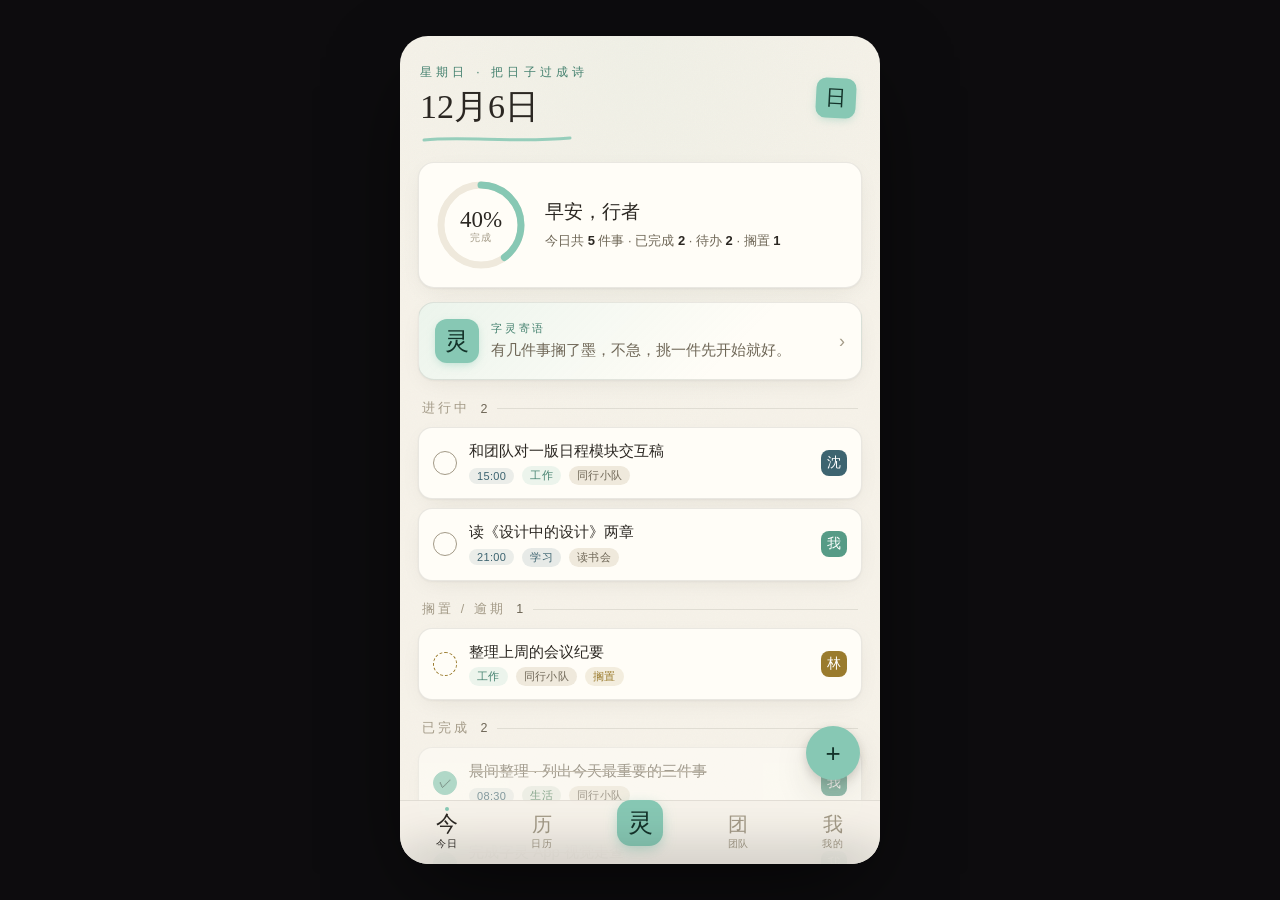
==== commit 640ac375: "修复字灵原态放大泄漏 + 多团队 + 任务提醒/闹钟 + 登录注册对接 zicodo 后端 + PWA 字灵修复： - 原态字(dispScale≈1.7×)在三条'直接清状态'路径(拖动打断/进游戏" ====
--- a/index.html
+++ b/index.html
@@ -6,6 +6,11 @@
   <meta name="theme-color" content="#f6f2e9">
   <meta name="description" content="字灵日程 —— 有一只汉字精灵陪伴的日程管理应用">
   <title>字灵日程</title>
+  <link rel="manifest" href="manifest.webmanifest">
+  <link rel="apple-touch-icon" href="icons/icon-180.png">
+  <meta name="apple-mobile-web-app-capable" content="yes">
+  <meta name="apple-mobile-web-app-status-bar-style" content="default">
+  <meta name="apple-mobile-web-app-title" content="字灵">
   <link rel="icon" href="data:image/svg+xml,%3Csvg xmlns='http://www.w3.org/2000/svg' viewBox='0 0 64 64'%3E%3Crect width='64' height='64' rx='14' fill='%2387C8B4'/%3E%3Ctext x='32' y='44' font-size='36' text-anchor='middle' fill='%2314332a' font-family='Kaiti SC,STKaiti,KaiTi,serif'%3E灵%3C/text%3E%3C/svg%3E">
   <link rel="stylesheet" href="css/shell.css">
 </head>
--- a/css/shell.css
+++ b/css/shell.css
@@ -391,12 +391,16 @@
 
 .field { margin-bottom: 14px; }
 .field label { display: block; font-size: 12px; color: var(--ink-3); letter-spacing: .15em; margin: 0 2px 7px; }
-.field input[type="text"], .field input[type="date"], .field input[type="time"], .field select {
+.field input[type="text"], .field input[type="password"], .field input[type="date"], .field input[type="time"], .field select {
   width: 100%; border: 1px solid var(--hairline); background: var(--paper-3);
   color: var(--ink); border-radius: 12px; padding: 12px 13px; font-size: 15px;
   font-family: inherit; outline: none; appearance: none; -webkit-appearance: none;
 }
 .field input:focus, .field select:focus { border-color: var(--seal); background: var(--paper-2); }
+.inline-row input[type="password"], .inline-row input[type="text"] {
+  border: 1px solid var(--hairline); background: var(--paper-3); color: var(--ink);
+  border-radius: 10px; padding: 9px 11px; font-size: 13.5px; font-family: inherit; outline: none; min-width: 0;
+}
 .field-row { display: flex; gap: 10px; }
 .field-row .field { flex: 1; }
 
@@ -658,9 +662,33 @@
 [data-ui="modern"] .group-label { margin: 16px 4px 8px; font-size: 12px; }
 [data-ui="modern"] .cal-wd { font-weight: 600; letter-spacing: 0; }
 [data-ui="modern"] .cal-day { border-radius: 10px; }
-[data-ui="modern"] .field input[type="text"], [data-ui="modern"] .field input[type="date"],
+[data-ui="modern"] .field input[type="text"], [data-ui="modern"] .field input[type="password"],
+[data-ui="modern"] .field input[type="date"],
 [data-ui="modern"] .field input[type="time"], [data-ui="modern"] .field select { border-radius: 10px; padding: 11px 12px; }
 [data-ui="modern"] .pick { border-radius: 9px; }
 [data-ui="modern"] .empty { padding: 26px 0 20px; }
 [data-ui="modern"] .chip { font-weight: 500; }
 [data-ui="modern"] .chip.time { color: var(--seal-deep); background: var(--seal-soft); }
+
+/* ── 闹钟卡片（提醒到点，从顶部落下） ───────────────────────── */
+.alarm-card {
+  position: absolute; left: 14px; right: 14px; top: calc(12px + env(safe-area-inset-top));
+  z-index: 80; display: flex; align-items: center; gap: 12px;
+  background: var(--paper-2); border: 1px solid var(--hairline); border-radius: 18px;
+  box-shadow: var(--shadow-float); padding: 13px 14px;
+  transform: translateY(-130%); transition: transform .35s cubic-bezier(.22,.9,.3,1);
+}
+.alarm-card.in { transform: none; }
+.alarm-card .a-body { flex: 1; min-width: 0; }
+.alarm-card .a-body i { font-style: normal; font-size: 11px; color: var(--seal-deep); letter-spacing: .12em; display: block; margin-bottom: 2px; }
+.alarm-card .a-body p { margin: 0; font-size: 14px; line-height: 1.4; }
+.alarm-card .a-actions { display: flex; flex-direction: column; gap: 5px; flex: none; }
+.alarm-card .a-actions button {
+  border: 1px solid var(--hairline); background: var(--paper-3); color: var(--ink);
+  border-radius: 9px; padding: 5px 11px; font-size: 12px; cursor: pointer; font-family: inherit;
+}
+.alarm-card .a-actions button:first-child { background: var(--seal); color: var(--on-accent); border-color: transparent; }
+
+/* 团队切换条：与成员条同件不同味——略小、贴顶 */
+.team-strip { padding-bottom: 2px; margin-bottom: 6px; }
+.team-strip .big-avatar { width: 44px; height: 44px; border-radius: 13px; font-size: 20px; }
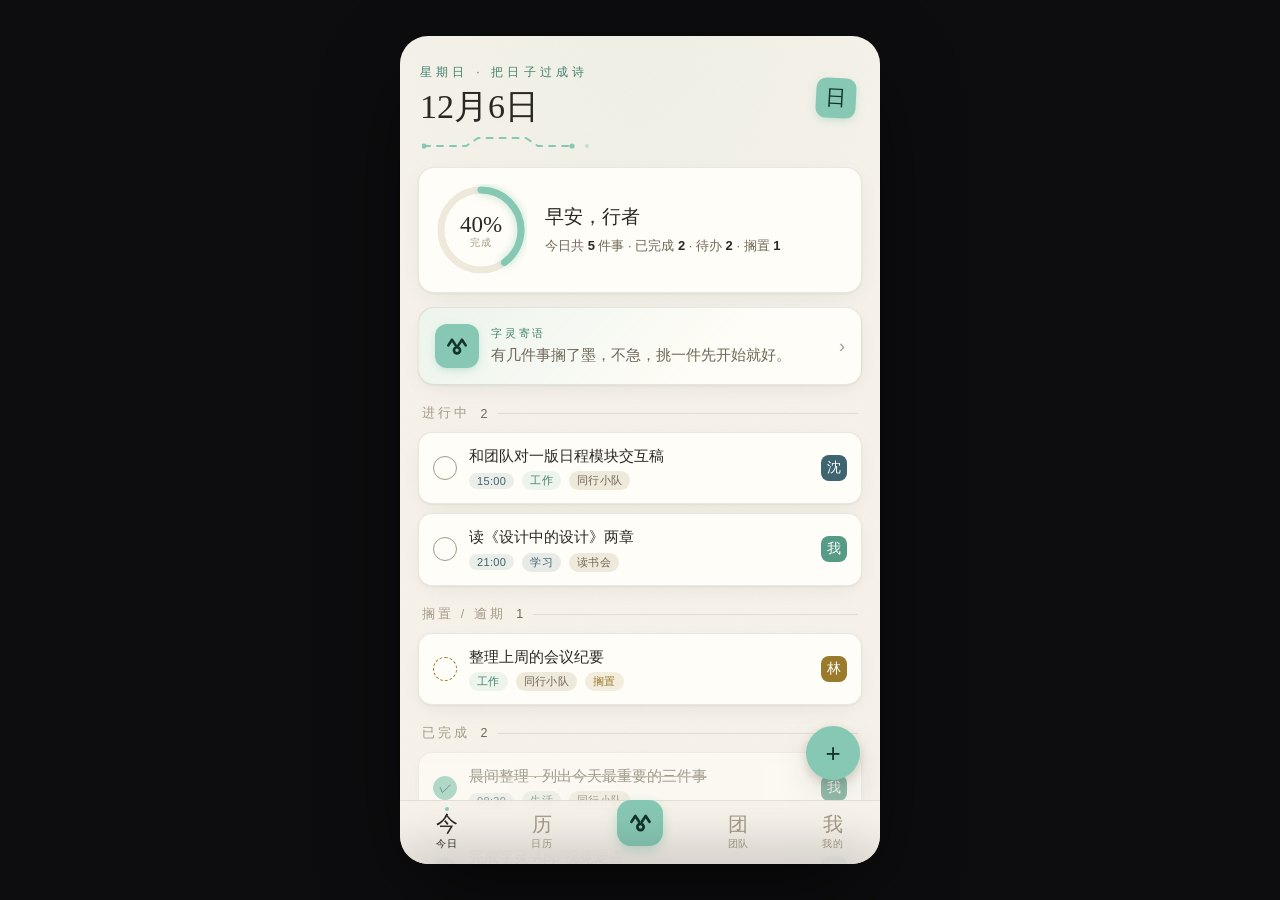
==== commit f956e82d: "更名 zicodo + 字灵开屏整体重做「青瓷墨滴成灵」+ logo 全面图标化 + 双UI再特化 + 隐去内部项 - 更名：App=zicodo，字灵=其中的电子宠物（title/manifest/" ====
--- a/index.html
+++ b/index.html
@@ -4,14 +4,14 @@
   <meta charset="UTF-8">
   <meta name="viewport" content="width=device-width, initial-scale=1.0, maximum-scale=1.0, user-scalable=no, viewport-fit=cover">
   <meta name="theme-color" content="#f6f2e9">
-  <meta name="description" content="字灵日程 —— 有一只汉字精灵陪伴的日程管理应用">
-  <title>字灵日程</title>
+  <meta name="description" content="zicodo —— 有一只汉字精灵「字灵」陪伴的日程管理">
+  <title>zicodo</title>
   <link rel="manifest" href="manifest.webmanifest">
   <link rel="apple-touch-icon" href="icons/icon-180.png">
   <meta name="apple-mobile-web-app-capable" content="yes">
   <meta name="apple-mobile-web-app-status-bar-style" content="default">
-  <meta name="apple-mobile-web-app-title" content="字灵">
-  <link rel="icon" href="data:image/svg+xml,%3Csvg xmlns='http://www.w3.org/2000/svg' viewBox='0 0 64 64'%3E%3Crect width='64' height='64' rx='14' fill='%2387C8B4'/%3E%3Ctext x='32' y='44' font-size='36' text-anchor='middle' fill='%2314332a' font-family='Kaiti SC,STKaiti,KaiTi,serif'%3E灵%3C/text%3E%3C/svg%3E">
+  <meta name="apple-mobile-web-app-title" content="zicodo">
+  <link rel="icon" href="data:image/svg+xml,%3Csvg xmlns='http://www.w3.org/2000/svg' viewBox='0 0 120 120'%3E%3Crect width='120' height='120' rx='26' fill='%23fbfaf6'/%3E%3Cg fill='none' stroke='%2387C8B4' stroke-width='11' stroke-linecap='round' stroke-linejoin='round'%3E%3Cpath d='M20 57 L37 31 L54 57'/%3E%3Cpath d='M66 57 L83 31 L100 57'/%3E%3Ccircle cx='60' cy='80' r='14'/%3E%3C/g%3E%3C/svg%3E">
   <link rel="stylesheet" href="css/shell.css">
 </head>
 <body>
@@ -29,7 +29,7 @@
       <section class="page" id="page-calendar"></section>
       <section class="page" id="page-ziling">
         <div id="ziling-stage">
-          <div id="ziling-loading"><span class="zl-load-glyph">灵</span><span>字灵苏醒中…</span></div>
+          <div id="ziling-loading"><img class="zl-load-logo" src="icons/logo.svg" alt=""><span>字灵苏醒中…</span></div>
         </div>
       </section>
       <section class="page" id="page-team"></section>
@@ -40,7 +40,7 @@
     <nav id="tabbar">
       <button class="tab" data-page="today"><span class="tab-glyph">今</span><span class="tab-label">今日</span></button>
       <button class="tab" data-page="calendar"><span class="tab-glyph">历</span><span class="tab-label">日历</span></button>
-      <button class="tab tab-center" data-page="ziling" aria-label="字灵"><span class="tab-seal">灵</span></button>
+      <button class="tab tab-center" data-page="ziling" aria-label="字灵"><span class="tab-seal"><svg viewBox="0 0 120 120" fill="none" stroke="currentColor" stroke-width="12" stroke-linecap="round" stroke-linejoin="round"><path d="M20 57 L37 31 L54 57"/><path d="M66 57 L83 31 L100 57"/><circle cx="60" cy="80" r="14"/></svg></span></button>
       <button class="tab" data-page="team"><span class="tab-glyph">团</span><span class="tab-label">团队</span></button>
       <button class="tab" data-page="me"><span class="tab-glyph">我</span><span class="tab-label">我的</span></button>
     </nav>
--- a/css/shell.css
+++ b/css/shell.css
@@ -103,6 +103,8 @@
   font-family: var(--font-display); font-size: 56px; color: var(--ink-2);
   animation: breathe 2.2s ease-in-out infinite;
 }
+.zl-load-logo { width: 72px; height: 72px; animation: breathe 2.2s ease-in-out infinite; }
+.sheet-logo { display: block; width: 56px; height: 56px; margin: 2px auto 10px; }
 @keyframes breathe { 0%,100% { opacity: .35; transform: scale(.96);} 50% { opacity: .9; transform: scale(1.04);} }
 
 /* ── 页头 ─────────────────────────────────────────────────── */
@@ -692,3 +694,70 @@
 /* 团队切换条：与成员条同件不同味——略小、贴顶 */
 .team-strip { padding-bottom: 2px; margin-bottom: 6px; }
 .team-strip .big-avatar { width: 44px; height: 44px; border-radius: 13px; font-size: 20px; }
+
+/* ════════════════════════════════════════════════════════════════════
+   第二轮特化：水墨 → 酷/有趣/未来感；现代 → 更好用
+   ════════════════════════════════════════════════════════════════════ */
+
+/* —— logo 作为界面图标（中央 tab、字灵寄语头像） —— */
+.tab-seal svg { width: 27px; height: 27px; display: block; }
+.seal-avatar svg { width: 26px; height: 26px; display: block; }
+
+/* —— 水墨 · 电路纹装饰线（呼应字灵的电路血统；虚线缓慢流动 = 未来感） —— */
+html:not([data-ui="modern"]) .circuit-line { display: block; margin: 9px 0 0 2px; color: var(--seal); }
+[data-ui="modern"] .circuit-line { display: none; }
+.circuit-line .cl-path { stroke-dasharray: 6 7; animation: clflow 2.8s linear infinite; }
+@keyframes clflow { to { stroke-dashoffset: -26; } }
+
+/* —— 水墨 · 青瓷辉光（进度环 / 中央灵钮 / 落笔钮，深色夜墨下尤其出彩） —— */
+html:not([data-ui="modern"]) .ring-fg {
+  filter: drop-shadow(0 0 5px color-mix(in srgb, var(--seal) 55%, transparent));
+}
+html:not([data-ui="modern"]) .tab-center.active .tab-seal {
+  animation: sealPulse 2.6s ease-in-out infinite;
+}
+@keyframes sealPulse {
+  0%, 100% { box-shadow: 0 8px 20px -2px color-mix(in srgb, var(--seal) 70%, transparent), 0 0 0 0 color-mix(in srgb, var(--seal) 35%, transparent); }
+  50%      { box-shadow: 0 8px 20px -2px color-mix(in srgb, var(--seal) 70%, transparent), 0 0 0 9px color-mix(in srgb, var(--seal) 0%, transparent); }
+}
+html:not([data-ui="modern"]) .fab { animation: fabBreath 3.2s ease-in-out infinite; }
+@keyframes fabBreath {
+  0%, 100% { box-shadow: 0 4px 10px rgba(0,0,0,.16), 0 0 14px -2px color-mix(in srgb, var(--seal) 40%, transparent); }
+  50%      { box-shadow: 0 4px 10px rgba(0,0,0,.16), 0 0 26px 0   color-mix(in srgb, var(--seal) 62%, transparent); }
+}
+@media (prefers-reduced-motion: reduce) {
+  .circuit-line .cl-path, html:not([data-ui="modern"]) .tab-center.active .tab-seal,
+  html:not([data-ui="modern"]) .fab { animation: none; }
+}
+
+/* —— 现代 · 快速添加栏（回车即记，办公最短路径） —— */
+.quick-add {
+  display: flex; gap: 8px; margin-bottom: 14px;
+}
+.quick-add input {
+  flex: 1; min-width: 0; border: 1px solid var(--hairline); background: var(--paper-2);
+  color: var(--ink); border-radius: 12px; padding: 12px 14px; font-size: 14.5px;
+  font-family: inherit; outline: none; box-shadow: var(--shadow-card);
+}
+.quick-add input:focus { border-color: var(--seal); }
+.quick-add button {
+  flex: none; width: 46px; border: none; border-radius: 12px; cursor: pointer;
+  background: var(--seal); color: var(--on-accent); font-size: 20px; line-height: 1;
+  box-shadow: var(--shadow-card);
+}
+.quick-add button:active { transform: scale(.94); }
+
+/* —— 现代 · 分组标题吸顶（长列表滚动时始终知道自己在哪一段） —— */
+[data-ui="modern"] .group-label {
+  position: sticky; top: -1px; z-index: 5;
+  background: linear-gradient(var(--paper) 78%, transparent);
+  padding: 6px 0 8px; margin-top: 12px;
+}
+
+/* —— 日历 · 分组行上的"＋ 这天新建" —— */
+.gl-add {
+  border: 1px solid var(--hairline); background: var(--paper-2); color: var(--seal-deep);
+  width: 26px; height: 26px; border-radius: 9px; cursor: pointer; font-size: 15px;
+  line-height: 1; padding: 0; flex: none;
+}
+.gl-add:active { transform: scale(.92); }
